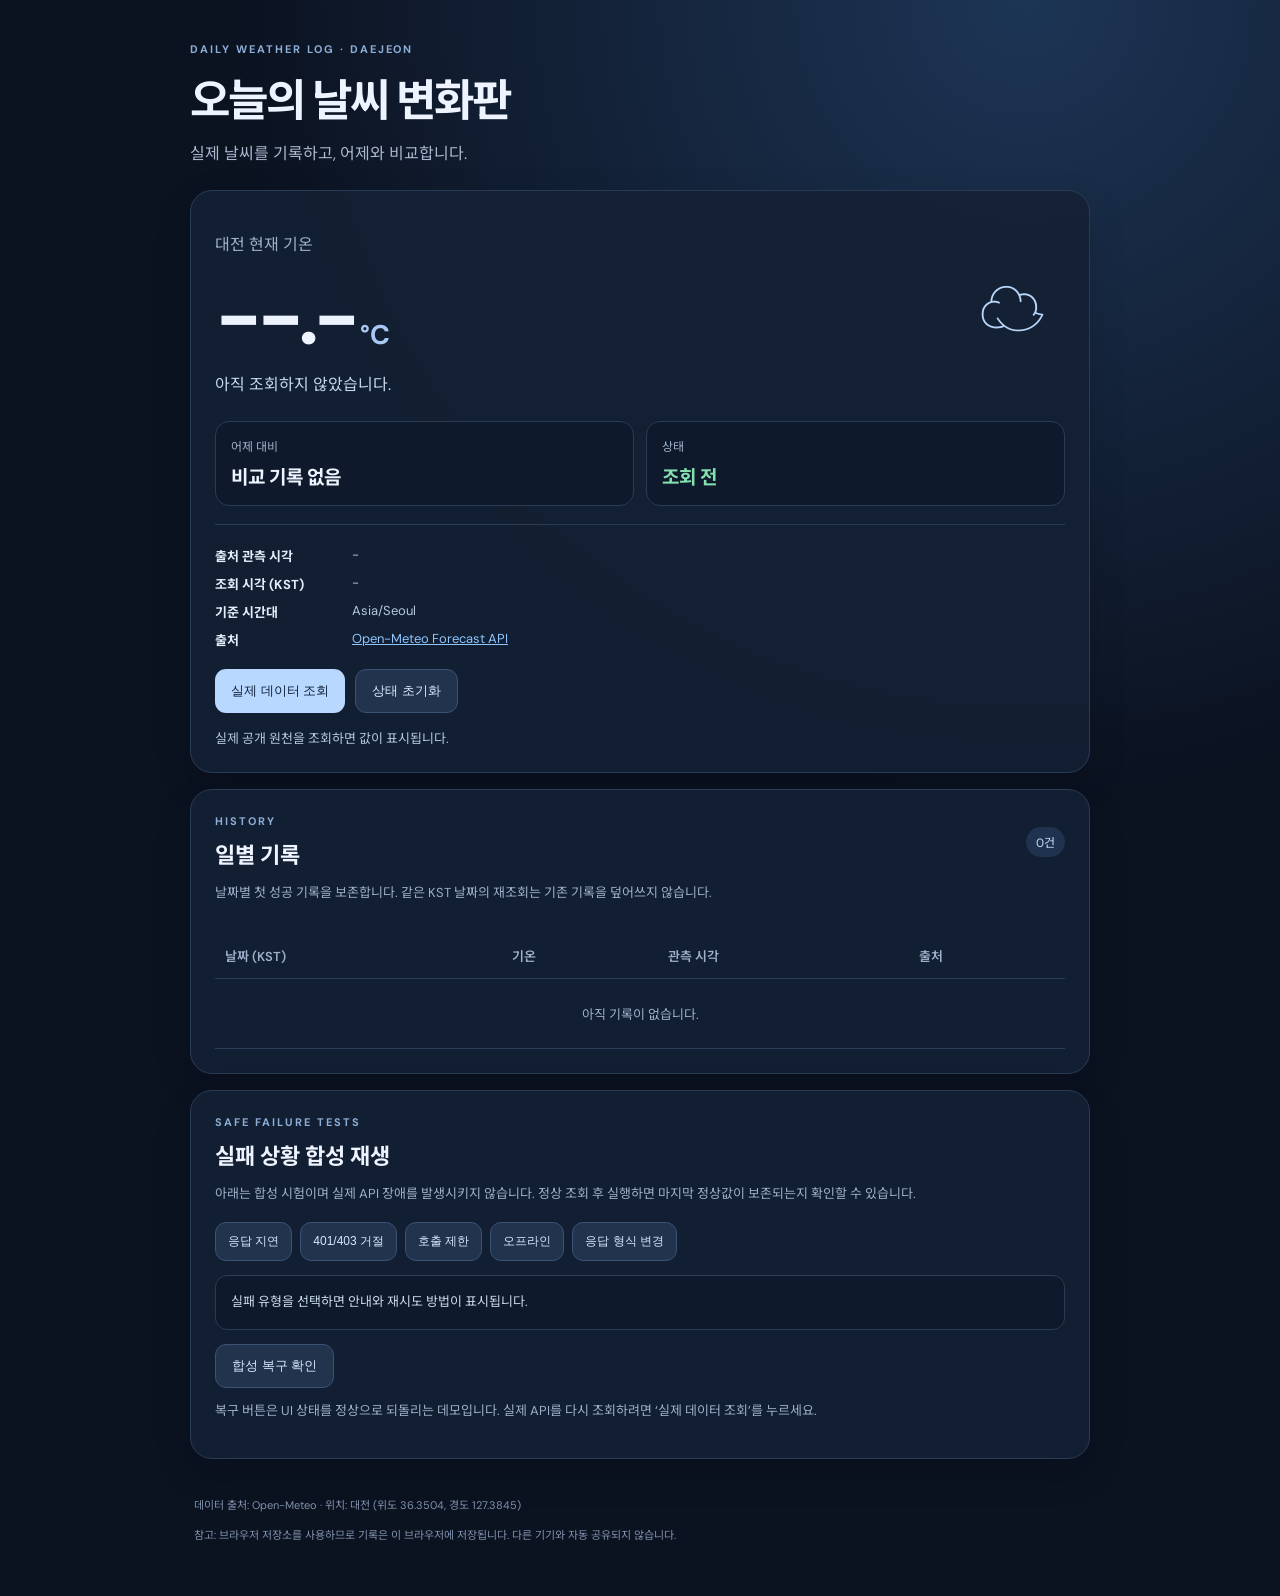
==== index.html @ b292b498 "feat: create weather information board" ====
<!doctype html>
<html lang="ko">
<head>
  <meta charset="utf-8">
  <meta name="viewport" content="width=device-width, initial-scale=1">
  <title>오늘의 날씨 변화판</title>
  <link rel="stylesheet" href="style.css">
</head>
<body>
  <main class="wrap">
    <header>
      <p class="eyebrow">DAILY WEATHER LOG · DAEJEON</p>
      <h1>오늘의 날씨 변화판</h1>
      <p class="sub">실제 날씨를 기록하고, 어제와 비교합니다.</p>
    </header>

    <section class="hero panel">
      <div class="hero-top">
        <div>
          <p class="muted">대전 현재 기온</p>
          <div class="temperature"><span id="temperature">--.-</span><small>°C</small></div>
          <p id="weatherText" class="weather-text">아직 조회하지 않았습니다.</p>
        </div>
        <div class="weather-icon" aria-hidden="true">☁</div>
      </div>
      <div class="stats">
        <div><span class="muted">어제 대비</span><strong id="change">비교 기록 없음</strong></div>
        <div><span class="muted">상태</span><strong id="status" class="status">조회 전</strong></div>
      </div>
      <div class="meta">
        <p><b>출처 관측 시각</b> <span id="observedAt">-</span></p>
        <p><b>조회 시각 (KST)</b> <span id="queriedAt">-</span></p>
        <p><b>기준 시간대</b> Asia/Seoul</p>
        <p><b>출처</b> <a id="sourceLink" href="https://open-meteo.com/" target="_blank" rel="noreferrer">Open-Meteo Forecast API</a></p>
      </div>
      <div class="actions">
        <button id="refreshBtn">실제 데이터 조회</button>
        <button id="clearErrorBtn" class="secondary">상태 초기화</button>
      </div>
      <p id="message" class="message" role="status">실제 공개 원천을 조회하면 값이 표시됩니다.</p>
    </section>

    <section class="panel">
      <div class="section-head">
        <div><p class="eyebrow">HISTORY</p><h2>일별 기록</h2></div>
        <span id="recordCount" class="pill">0건</span>
      </div>
      <p class="muted small">날짜별 첫 성공 기록을 보존합니다. 같은 KST 날짜의 재조회는 기존 기록을 덮어쓰지 않습니다.</p>
      <div class="table-wrap">
        <table>
          <thead><tr><th>날짜 (KST)</th><th>기온</th><th>관측 시각</th><th>출처</th></tr></thead>
          <tbody id="historyBody"><tr><td colspan="4" class="empty">아직 기록이 없습니다.</td></tr></tbody>
        </table>
      </div>
    </section>

    <section class="panel">
      <div class="section-head"><div><p class="eyebrow">SAFE FAILURE TESTS</p><h2>실패 상황 합성 재생</h2></div></div>
      <p class="muted small">아래는 합성 시험이며 실제 API 장애를 발생시키지 않습니다. 정상 조회 후 실행하면 마지막 정상값이 보존되는지 확인할 수 있습니다.</p>
      <div class="test-buttons">
        <button class="test" data-failure="slow">응답 지연</button>
        <button class="test" data-failure="denied">401/403 거절</button>
        <button class="test" data-failure="limited">호출 제한</button>
        <button class="test" data-failure="offline">오프라인</button>
        <button class="test" data-failure="schema">응답 형식 변경</button>
      </div>
      <div id="testResult" class="test-result" aria-live="polite">실패 유형을 선택하면 안내와 재시도 방법이 표시됩니다.</div>
      <button id="recoverBtn" class="secondary">합성 복구 확인</button>
      <p class="muted small">복구 버튼은 UI 상태를 정상으로 되돌리는 데모입니다. 실제 API를 다시 조회하려면 ‘실제 데이터 조회’를 누르세요.</p>
    </section>

    <footer>
      <p>데이터 출처: Open-Meteo · 위치: 대전 (위도 36.3504, 경도 127.3845)</p>
      <p>참고: 브라우저 저장소를 사용하므로 기록은 이 브라우저에 저장됩니다. 다른 기기와 자동 공유되지 않습니다.</p>
    </footer>
  </main>
  <script src="app.js"></script>
</body>
</html>
---- style.css ----
@import url('https://fonts.googleapis.com/css2?family=DM+Sans:wght@400;500;600;700&family=Noto+Sans+KR:wght@400;500;600;700;800&display=swap');
:root{font-family:"DM Sans","Noto Sans KR",sans-serif;color:#eef4ff;background:#0b1220;font-synthesis:none}
*{box-sizing:border-box}body{margin:0;background:radial-gradient(circle at 80% 0%,#1d3555 0,#0b1220 42%);min-height:100vh}
.wrap{width:min(900px,calc(100% - 32px));margin:0 auto;padding:42px 0 30px}
header{margin-bottom:26px}.eyebrow{font-size:11px;letter-spacing:.18em;color:#8daed7;font-weight:700;margin:0 0 9px}
h1{font-size:clamp(30px,5vw,44px);letter-spacing:-.04em;margin:0}h2{font-size:22px;margin:0}.sub{color:#a9b8ce;margin:10px 0 0}
.panel{background:rgba(20,32,52,.88);border:1px solid #2a3b56;border-radius:22px;padding:24px;margin:16px 0;box-shadow:0 14px 38px #0002}
.hero-top{display:flex;justify-content:space-between;align-items:center}.muted{color:#9eafc8}.temperature{font-size:clamp(56px,10vw,82px);font-weight:700;letter-spacing:-.06em;line-height:1.12}.temperature small{font-size:27px;letter-spacing:0;margin-left:5px;color:#a9c9f4}.weather-text{margin:8px 0 0;color:#c7d7ed}.weather-icon{font-size:66px;color:#b9d5f8;padding:8px 20px}
.stats{display:grid;grid-template-columns:1fr 1fr;gap:12px;margin:26px 0 18px}.stats>div{background:#0e1a2b;border:1px solid #2a3b56;border-radius:14px;padding:15px}.stats span{display:block;font-size:12px}.stats strong{display:block;margin-top:7px;font-size:19px}.status{color:#85e0b0}
.meta{border-top:1px solid #2a3b56;padding-top:12px;font-size:13px;color:#b9c8dd}.meta p{display:flex;gap:12px;flex-wrap:wrap;margin:9px 0}.meta b{min-width:125px;color:#e3edfb}.meta a{color:#8fc6ff}
.actions{display:flex;gap:10px;flex-wrap:wrap;margin-top:20px}button{border:0;border-radius:11px;background:#b8d8ff;color:#10223a;font:700 14px inherit;padding:12px 16px;cursor:pointer}button:hover{filter:brightness(1.08)}button:disabled{opacity:.55;cursor:wait}.secondary,.test{background:#21334d;color:#d9e8ff;border:1px solid #3a5273}.message{font-size:13px;color:#b5c7df;margin:15px 0 0;min-height:20px}.message.error{color:#ffb8b8}
.section-head{display:flex;align-items:center;justify-content:space-between;margin-bottom:12px}.section-head h2{margin-top:4px}.pill{background:#20334e;border-radius:99px;padding:6px 10px;color:#c9defb;font-size:12px}.small{font-size:13px;line-height:1.6}.table-wrap{overflow-x:auto}table{width:100%;border-collapse:collapse;font-size:13px;margin-top:16px}th,td{text-align:left;padding:13px 10px;border-bottom:1px solid #2a3b56;white-space:nowrap}th{color:#9eafc8;font-weight:600}td{color:#e2ebf9}td a{color:#8fc6ff}.empty{text-align:center;color:#9eafc8;padding:25px}
.test-buttons{display:flex;gap:8px;flex-wrap:wrap;margin:18px 0 14px}.test{padding:10px 12px;font-size:12px}.test-result{border-radius:12px;background:#0e1a2b;border:1px solid #2a3b56;padding:15px;font-size:13px;line-height:1.7;color:#c9d8eb;margin-bottom:14px}.test-result b{color:#fff}
footer{color:#8092ad;font-size:11px;line-height:1.7;padding:10px 4px}
@media(max-width:560px){.wrap{padding-top:28px}.panel{padding:18px;border-radius:17px}.weather-icon{font-size:48px;padding:5px}.meta b{min-width:110px}.stats strong{font-size:16px}}
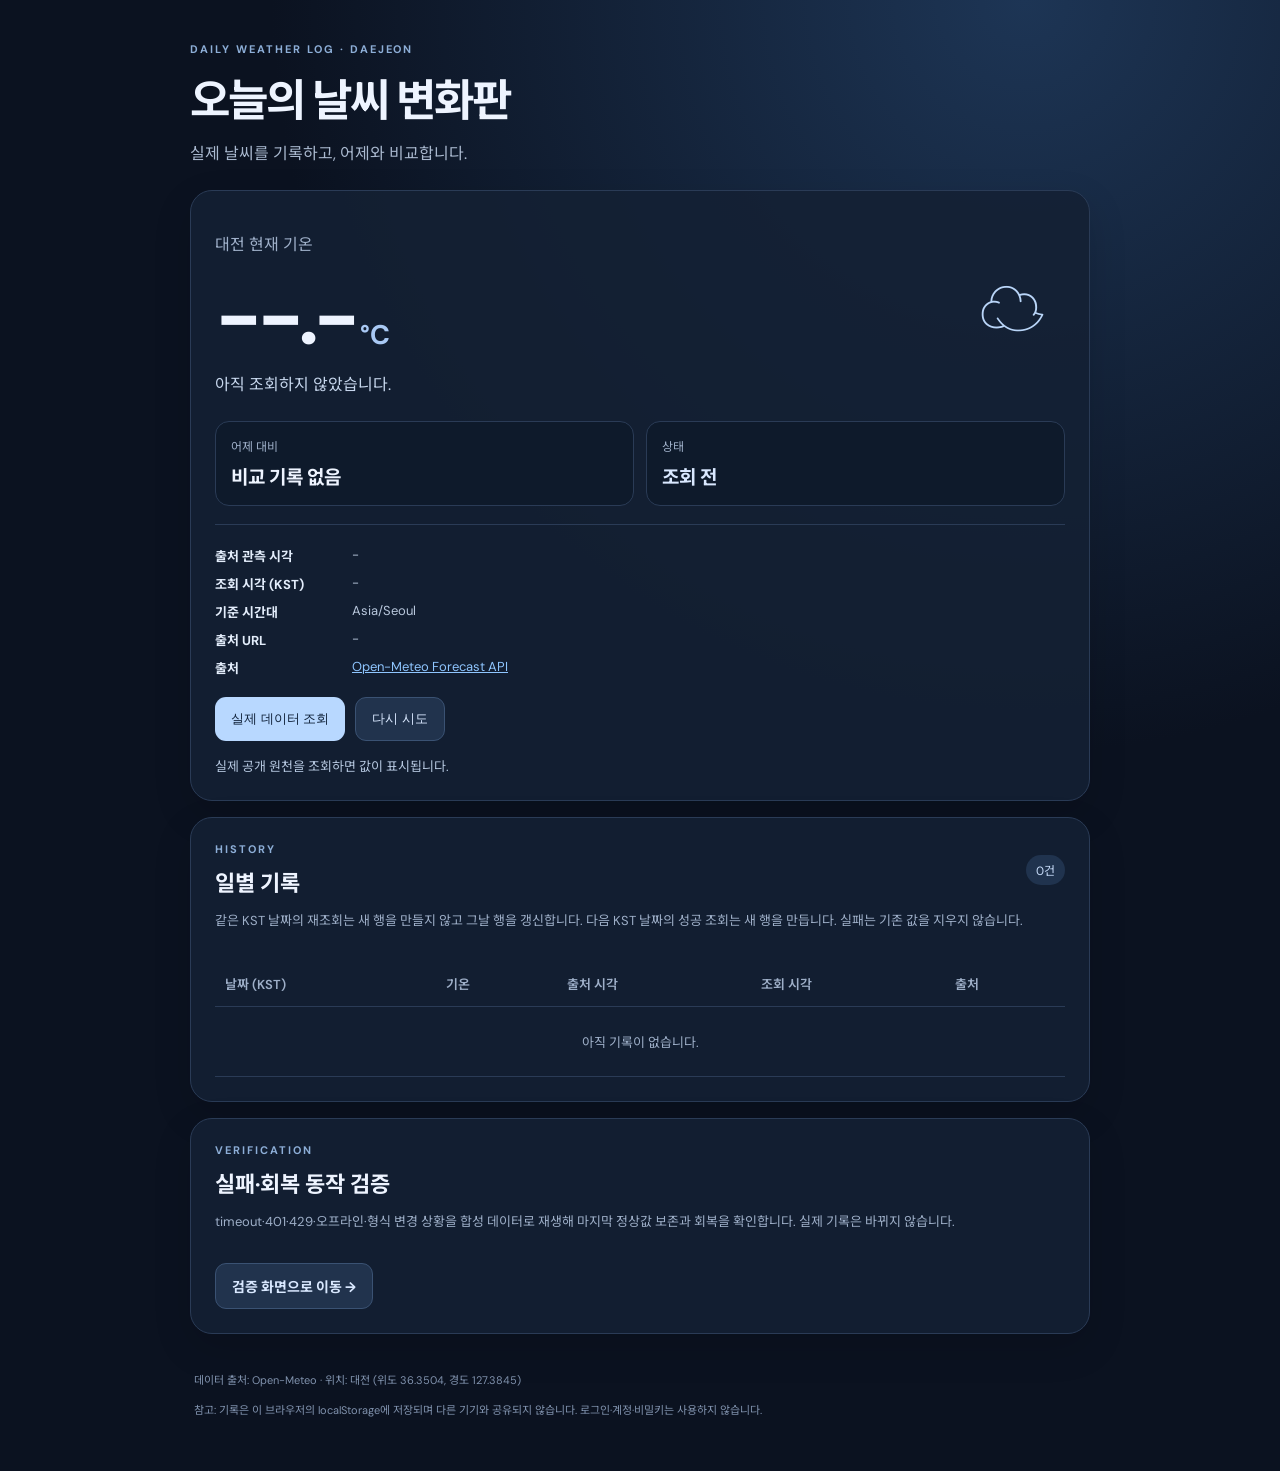
==== commit 355c5ff3: "T04: apply public fixture contract (daily upsert, stale/error states, replay page) - board-core.js: " ====
--- a/index.html
+++ b/index.html
@@ -18,8 +18,9 @@
       <div class="hero-top">
         <div>
           <p class="muted">대전 현재 기온</p>
-          <div class="temperature"><span id="temperature">--.-</span><small>°C</small></div>
+          <div class="temperature"><span id="temperature">--.-</span><small id="unit">°C</small></div>
           <p id="weatherText" class="weather-text">아직 조회하지 않았습니다.</p>
+          <span id="staleBadge" class="pill" hidden>오래된 값 — 마지막 정상값입니다</span>
         </div>
         <div class="weather-icon" aria-hidden="true">☁</div>
       </div>
@@ -31,11 +32,12 @@
         <p><b>출처 관측 시각</b> <span id="observedAt">-</span></p>
         <p><b>조회 시각 (KST)</b> <span id="queriedAt">-</span></p>
         <p><b>기준 시간대</b> Asia/Seoul</p>
+        <p><b>출처 URL</b> <span id="sourceUrl">-</span></p>
         <p><b>출처</b> <a id="sourceLink" href="https://open-meteo.com/" target="_blank" rel="noreferrer">Open-Meteo Forecast API</a></p>
       </div>
       <div class="actions">
         <button id="refreshBtn">실제 데이터 조회</button>
-        <button id="clearErrorBtn" class="secondary">상태 초기화</button>
+        <button id="retryBtn" class="secondary">다시 시도</button>
       </div>
       <p id="message" class="message" role="status">실제 공개 원천을 조회하면 값이 표시됩니다.</p>
     </section>
@@ -45,35 +47,31 @@
         <div><p class="eyebrow">HISTORY</p><h2>일별 기록</h2></div>
         <span id="recordCount" class="pill">0건</span>
       </div>
-      <p class="muted small">날짜별 첫 성공 기록을 보존합니다. 같은 KST 날짜의 재조회는 기존 기록을 덮어쓰지 않습니다.</p>
+      <p class="muted small">같은 KST 날짜의 재조회는 새 행을 만들지 않고 그날 행을 갱신합니다. 다음 KST 날짜의 성공 조회는 새 행을 만듭니다. 실패는 기존 값을 지우지 않습니다.</p>
       <div class="table-wrap">
         <table>
-          <thead><tr><th>날짜 (KST)</th><th>기온</th><th>관측 시각</th><th>출처</th></tr></thead>
-          <tbody id="historyBody"><tr><td colspan="4" class="empty">아직 기록이 없습니다.</td></tr></tbody>
+          <thead><tr><th>날짜 (KST)</th><th>기온</th><th>출처 시각</th><th>조회 시각</th><th>출처</th></tr></thead>
+          <tbody id="historyBody"><tr><td colspan="5" class="empty">아직 기록이 없습니다.</td></tr></tbody>
         </table>
       </div>
     </section>
 
-    <section class="panel">
-      <div class="section-head"><div><p class="eyebrow">SAFE FAILURE TESTS</p><h2>실패 상황 합성 재생</h2></div></div>
-      <p class="muted small">아래는 합성 시험이며 실제 API 장애를 발생시키지 않습니다. 정상 조회 후 실행하면 마지막 정상값이 보존되는지 확인할 수 있습니다.</p>
-      <div class="test-buttons">
-        <button class="test" data-failure="slow">응답 지연</button>
-        <button class="test" data-failure="denied">401/403 거절</button>
-        <button class="test" data-failure="limited">호출 제한</button>
-        <button class="test" data-failure="offline">오프라인</button>
-        <button class="test" data-failure="schema">응답 형식 변경</button>
+    <section class="panel verify-link">
+      <div>
+        <p class="eyebrow">VERIFICATION</p>
+        <h2>실패·회복 동작 검증</h2>
+        <p class="muted small">timeout·401·429·오프라인·형식 변경 상황을 합성 데이터로 재생해 마지막 정상값 보존과 회복을 확인합니다. 실제 기록은 바뀌지 않습니다.</p>
       </div>
-      <div id="testResult" class="test-result" aria-live="polite">실패 유형을 선택하면 안내와 재시도 방법이 표시됩니다.</div>
-      <button id="recoverBtn" class="secondary">합성 복구 확인</button>
-      <p class="muted small">복구 버튼은 UI 상태를 정상으로 되돌리는 데모입니다. 실제 API를 다시 조회하려면 ‘실제 데이터 조회’를 누르세요.</p>
+      <a class="btn" href="verify.html">검증 화면으로 이동 →</a>
     </section>
 
     <footer>
       <p>데이터 출처: Open-Meteo · 위치: 대전 (위도 36.3504, 경도 127.3845)</p>
-      <p>참고: 브라우저 저장소를 사용하므로 기록은 이 브라우저에 저장됩니다. 다른 기기와 자동 공유되지 않습니다.</p>
+      <p>참고: 기록은 이 브라우저의 localStorage에 저장되며 다른 기기와 공유되지 않습니다. 로그인·계정·비밀키는 사용하지 않습니다.</p>
     </footer>
   </main>
+  <script src="board-core.js"></script>
+  <script src="common.js"></script>
   <script src="app.js"></script>
 </body>
 </html>
--- a/style.css
+++ b/style.css
@@ -13,3 +13,5 @@
 .test-buttons{display:flex;gap:8px;flex-wrap:wrap;margin:18px 0 14px}.test{padding:10px 12px;font-size:12px}.test-result{border-radius:12px;background:#0e1a2b;border:1px solid #2a3b56;padding:15px;font-size:13px;line-height:1.7;color:#c9d8eb;margin-bottom:14px}.test-result b{color:#fff}
 footer{color:#8092ad;font-size:11px;line-height:1.7;padding:10px 4px}
 @media(max-width:560px){.wrap{padding-top:28px}.panel{padding:18px;border-radius:17px}.weather-icon{font-size:48px;padding:5px}.meta b{min-width:110px}.stats strong{font-size:16px}}
+
+.verify-link{display:flex;justify-content:space-between;align-items:center;gap:18px;flex-wrap:wrap}.verify-link h2{margin:4px 0 0}.btn,.back{display:inline-block;text-decoration:none;border-radius:11px;font-weight:700;font-size:14px}.btn{background:#21334d;color:#d9e8ff;border:1px solid #3a5273;padding:12px 16px}.btn:hover{filter:brightness(1.12)}.back{color:#8fc6ff}
